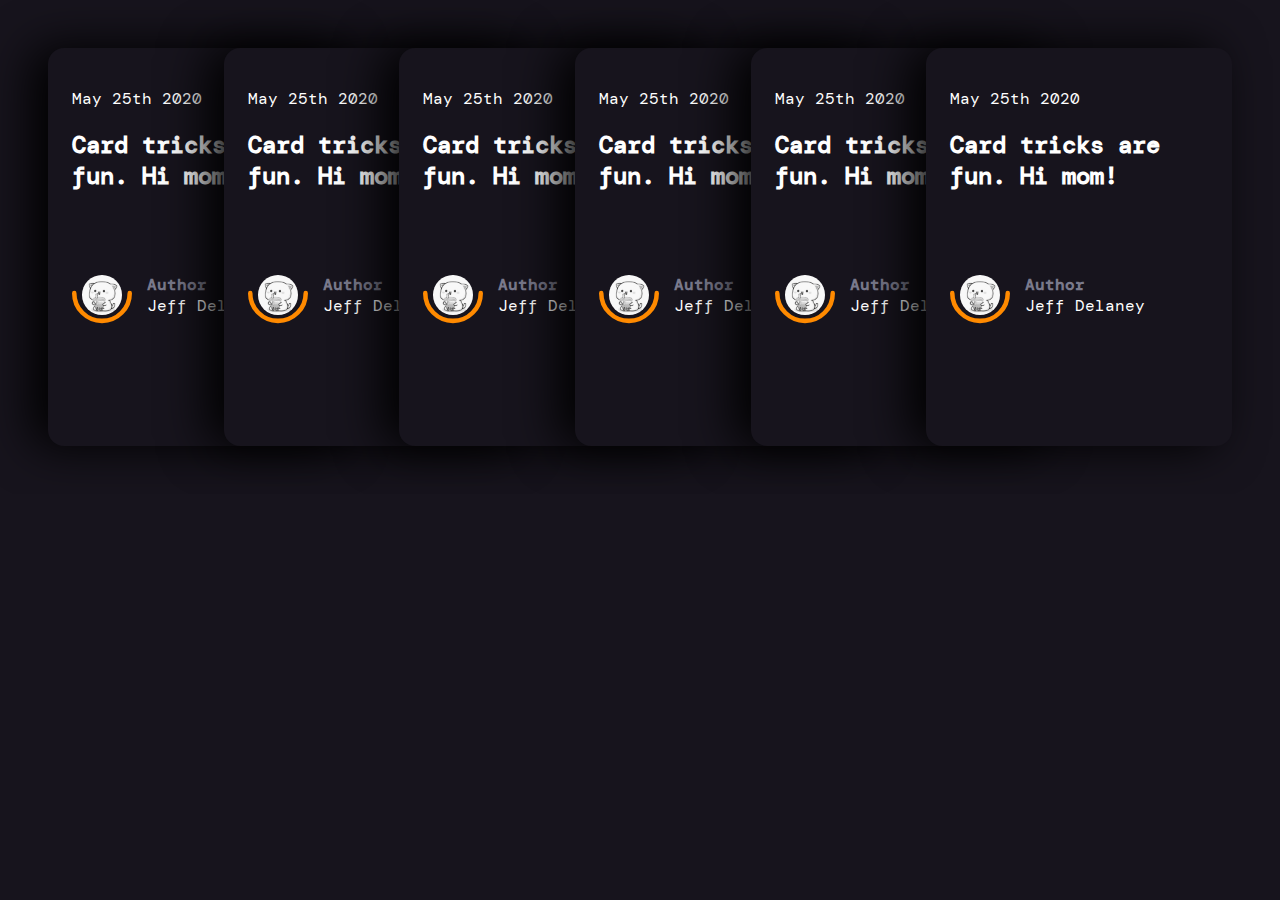
==== tricks/card/index.html @ c8ac910e "Tricks Card CSS" ====
<!DOCTYPE html>
<html lang="en">
<head>
  <meta charset="UTF-8">
  <meta name="viewport" content="width=device-width, initial-scale=1.0">
  <title>Document</title>
  <link rel="stylesheet" href="card.css">
</head>
<body>
  <div class="card-list">
    <div class="card">
      <div class="card-header">
        <p>May 25th 2020</p>
        <h2>Card tricks are fun. Hi mom!</h2>
      </div>

      <div class="card-author">
        <a class="author-avatar" href="#">
          <img src="avatar.jpg" alt="">
        </a>
        <svg class="half-circle" viewBox="0 0 106 57">
          <path d="M102 4c0 27.1-21.9 49-49 49S4 31.1 4 4"></path>
        </svg>
        <div class="author-name">
          <div class="author-name-prefix">Author</div>
          Jeff Delaney
        </div>
      </div>
    </div>  

    <div class="card">
      <div class="card-header">
        <p>May 25th 2020</p>
        <h2>Card tricks are fun. Hi mom!</h2>
      </div>

      <div class="card-author">
        <a class="author-avatar" href="#">
          <img src="avatar.jpg" alt="">
        </a>
        <svg class="half-circle" viewBox="0 0 106 57">
          <path d="M102 4c0 27.1-21.9 49-49 49S4 31.1 4 4"></path>
        </svg>
        <div class="author-name">
          <div class="author-name-prefix">Author</div>
          Jeff Delaney
        </div>
      </div>
    </div>

    <div class="card">
      <div class="card-header">
        <p>May 25th 2020</p>
        <h2>Card tricks are fun. Hi mom!</h2>
      </div>

      <div class="card-author">
        <a class="author-avatar" href="#">
          <img src="avatar.jpg" alt="">
        </a>
        <svg class="half-circle" viewBox="0 0 106 57">
          <path d="M102 4c0 27.1-21.9 49-49 49S4 31.1 4 4"></path>
        </svg>
        <div class="author-name">
          <div class="author-name-prefix">Author</div>
          Jeff Delaney
        </div>
      </div>
    </div>  

    <div class="card">
      <div class="card-header">
        <p>May 25th 2020</p>
        <h2>Card tricks are fun. Hi mom!</h2>
      </div>

      <div class="card-author">
        <a class="author-avatar" href="#">
          <img src="avatar.jpg" alt="">
        </a>
        <svg class="half-circle" viewBox="0 0 106 57">
          <path d="M102 4c0 27.1-21.9 49-49 49S4 31.1 4 4"></path>
        </svg>
        <div class="author-name">
          <div class="author-name-prefix">Author</div>
          Jeff Delaney
        </div>
      </div>
    </div>  

    <div class="card">
      <div class="card-header">
        <p>May 25th 2020</p>
        <h2>Card tricks are fun. Hi mom!</h2>
      </div>

      <div class="card-author">
        <a class="author-avatar" href="#">
          <img src="avatar.jpg" alt="">
        </a>
        <svg class="half-circle" viewBox="0 0 106 57">
          <path d="M102 4c0 27.1-21.9 49-49 49S4 31.1 4 4"></path>
        </svg>
        <div class="author-name">
          <div class="author-name-prefix">Author</div>
          Jeff Delaney
        </div>
      </div>
    </div>  

    <div class="card">
      <div class="card-header">
        <p>May 25th 2020</p>
        <h2>Card tricks are fun. Hi mom!</h2>
      </div>

      <div class="card-author">
        <a class="author-avatar" href="#">
          <img src="avatar.jpg" alt="">
        </a>
        <svg class="half-circle" viewBox="0 0 106 57">
          <path d="M102 4c0 27.1-21.9 49-49 49S4 31.1 4 4"></path>
        </svg>
        <div class="author-name">
          <div class="author-name-prefix">Author</div>
          Jeff Delaney
        </div>
      </div>
    </div>  
  </div>
</body>
</html>
---- tricks/card/card.css ----
@import url('https://fonts.googleapis.com/css2?family=DM+Mono:wght@300;400;500&display=swap');

body {
  padding: 0;
  margin: 0;
  background-color: #17141d;
  color: white;
  font-family: 'DM Mono', monospace;
}

.card-list {
  display: flex;
  padding: 3rem;
  overflow-x: scroll;
}

.card-list::-webkit-scrollbar {
  width: 10px;
  height: 10px;
}

.card-list::-webkit-scrollbar-thumb {
  background-color: #201c29;
  border-radius: 10px;
  box-shadow: inset 2px 2px 2px hsla(0, 0%, 100%, .25);
}

.card-list::-webkit-scrollbar-track {

}

.card {
  display: flex;
  position: relative;
  flex-direction: column;
  height: 350px;
  width: 400px;
  min-width: 250px;
  padding: 1.5rem;

  border-radius: 16px;
  background: #17141d;
  box-shadow: -1rem 0 3rem #000;

  transition: .2s;
}

.card:hover {
  transform: translateY(-1rem);
}

.card:hover~.card {
  transform: translateX(130px);
}

.card:not(:first-child){
  margin-left: -130px;
}

.card-author {
  position: relative;
  display: grid;
  grid-template-columns: 75px 1fr;
  align-items: center;
  margin: 3rem 0 0;
}

.author-avatar img {
  display: block;
  width: 40px;
  height: 40px;
  border-radius: 50%;
  filter: grayscale(100%);
  overflow: hidden;
  margin: 16px 10px;
}

.half-circle {
  position: absolute;
  bottom: 0;
  left: 0;
  width: 60px;
  height: 48px;
  fill: none;
  stroke: #ff8a00;
  stroke-width: 8;
  stroke-linecap: round;
}

.author-name-prefix {
  font-style: normal;
  font-weight: 700;
  color: #7a7a8c;
}

.card-header h2:hover {
  background: linear-gradient(90deg, #ff8a00, #e52e71);
  text-shadow: none;
  background-clip: text;
  -webkit-background-clip: text;
  -webkit-text-fill-color: transparent;
}
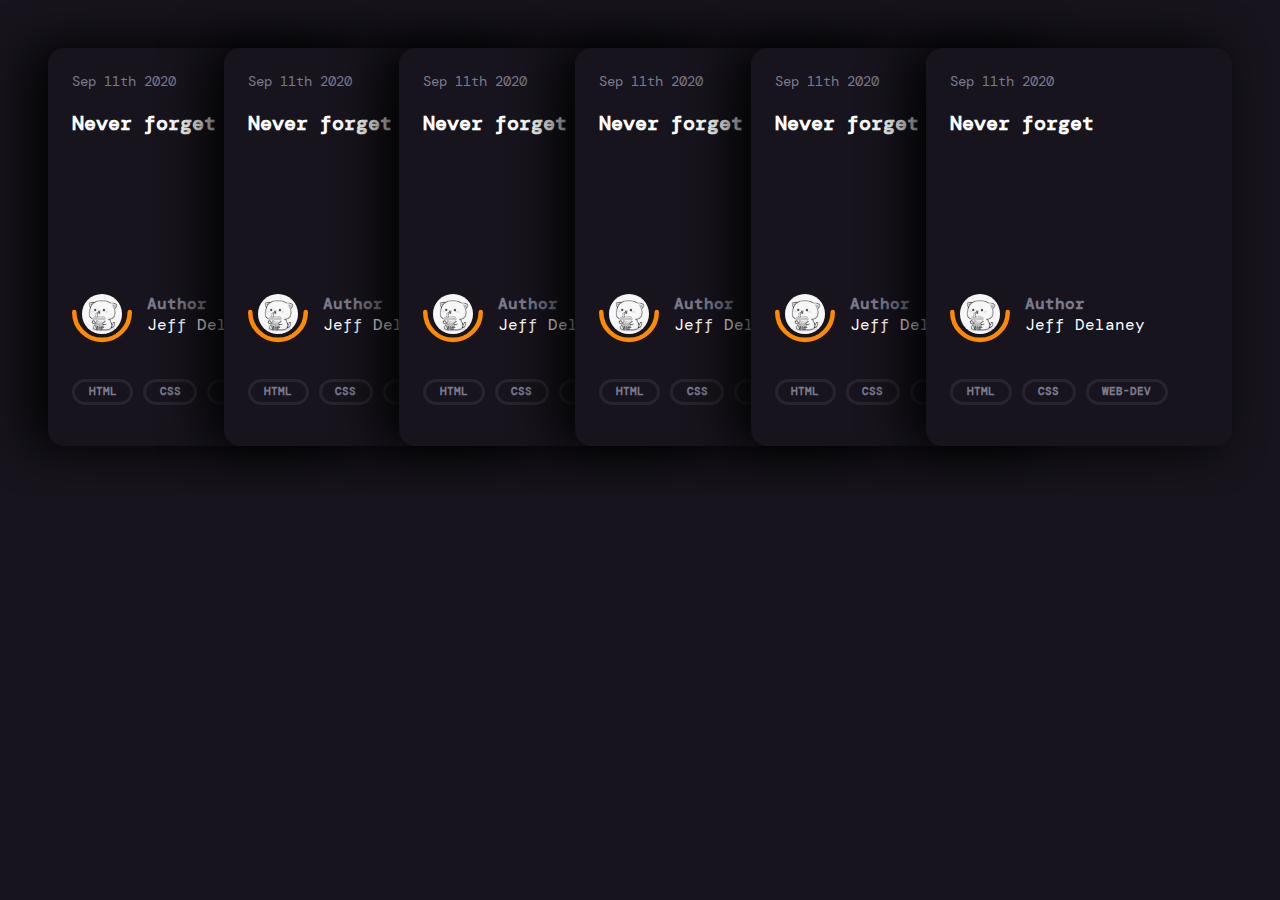
==== commit d14beab2: "add tags" ====
--- a/tricks/card/index.html
+++ b/tricks/card/index.html
@@ -7,126 +7,162 @@
   <link rel="stylesheet" href="card.css">
 </head>
 <body>
-  <div class="card-list">
-    <div class="card">
-      <div class="card-header">
-        <p>May 25th 2020</p>
-        <h2>Card tricks are fun. Hi mom!</h2>
-      </div>
+  <section class="card-list">
+    <article class="card">
+      <header class="card-header">
+        <p>Sep 11th 2020</p>
+        <h2>Never forget</h2>
+      </header>
 
       <div class="card-author">
         <a class="author-avatar" href="#">
-          <img src="avatar.jpg" alt="">
+          <img src="avatar.jpg" />
         </a>
         <svg class="half-circle" viewBox="0 0 106 57">
           <path d="M102 4c0 27.1-21.9 49-49 49S4 31.1 4 4"></path>
         </svg>
+
         <div class="author-name">
           <div class="author-name-prefix">Author</div>
           Jeff Delaney
         </div>
       </div>
-    </div>  
+      <div class="tags">
+        <a href="#">html</a>
+        <a href="#">css</a>
+        <a href="#">web-dev</a>
+      </div>
+    </article>
 
-    <div class="card">
-      <div class="card-header">
-        <p>May 25th 2020</p>
-        <h2>Card tricks are fun. Hi mom!</h2>
-      </div>
+    <article class="card">
+      <header class="card-header">
+        <p>Sep 11th 2020</p>
+        <h2>Never forget</h2>
+      </header>
 
       <div class="card-author">
         <a class="author-avatar" href="#">
-          <img src="avatar.jpg" alt="">
+          <img src="avatar.jpg" />
         </a>
         <svg class="half-circle" viewBox="0 0 106 57">
           <path d="M102 4c0 27.1-21.9 49-49 49S4 31.1 4 4"></path>
         </svg>
+
         <div class="author-name">
           <div class="author-name-prefix">Author</div>
           Jeff Delaney
         </div>
       </div>
-    </div>
+      <div class="tags">
+        <a href="#">html</a>
+        <a href="#">css</a>
+        <a href="#">web-dev</a>
+      </div>
+    </article>
 
-    <div class="card">
-      <div class="card-header">
-        <p>May 25th 2020</p>
-        <h2>Card tricks are fun. Hi mom!</h2>
-      </div>
+    <article class="card">
+      <header class="card-header">
+        <p>Sep 11th 2020</p>
+        <h2>Never forget</h2>
+      </header>
 
       <div class="card-author">
         <a class="author-avatar" href="#">
-          <img src="avatar.jpg" alt="">
+          <img src="avatar.jpg" />
         </a>
         <svg class="half-circle" viewBox="0 0 106 57">
           <path d="M102 4c0 27.1-21.9 49-49 49S4 31.1 4 4"></path>
         </svg>
+
         <div class="author-name">
           <div class="author-name-prefix">Author</div>
           Jeff Delaney
         </div>
       </div>
-    </div>  
+      <div class="tags">
+        <a href="#">html</a>
+        <a href="#">css</a>
+        <a href="#">web-dev</a>
+      </div>
+    </article>
 
-    <div class="card">
-      <div class="card-header">
-        <p>May 25th 2020</p>
-        <h2>Card tricks are fun. Hi mom!</h2>
-      </div>
+    <article class="card">
+      <header class="card-header">
+        <p>Sep 11th 2020</p>
+        <h2>Never forget</h2>
+      </header>
 
       <div class="card-author">
         <a class="author-avatar" href="#">
-          <img src="avatar.jpg" alt="">
+          <img src="avatar.jpg" />
         </a>
         <svg class="half-circle" viewBox="0 0 106 57">
           <path d="M102 4c0 27.1-21.9 49-49 49S4 31.1 4 4"></path>
         </svg>
+
         <div class="author-name">
           <div class="author-name-prefix">Author</div>
           Jeff Delaney
         </div>
       </div>
-    </div>  
+      <div class="tags">
+        <a href="#">html</a>
+        <a href="#">css</a>
+        <a href="#">web-dev</a>
+      </div>
+    </article>
 
-    <div class="card">
-      <div class="card-header">
-        <p>May 25th 2020</p>
-        <h2>Card tricks are fun. Hi mom!</h2>
-      </div>
+    <article class="card">
+      <header class="card-header">
+        <p>Sep 11th 2020</p>
+        <h2>Never forget</h2>
+      </header>
 
       <div class="card-author">
         <a class="author-avatar" href="#">
-          <img src="avatar.jpg" alt="">
+          <img src="avatar.jpg" />
         </a>
         <svg class="half-circle" viewBox="0 0 106 57">
           <path d="M102 4c0 27.1-21.9 49-49 49S4 31.1 4 4"></path>
         </svg>
+
         <div class="author-name">
           <div class="author-name-prefix">Author</div>
           Jeff Delaney
         </div>
       </div>
-    </div>  
+      <div class="tags">
+        <a href="#">html</a>
+        <a href="#">css</a>
+        <a href="#">web-dev</a>
+      </div>
+    </article>
 
-    <div class="card">
-      <div class="card-header">
-        <p>May 25th 2020</p>
-        <h2>Card tricks are fun. Hi mom!</h2>
-      </div>
+    <article class="card">
+      <header class="card-header">
+        <p>Sep 11th 2020</p>
+        <h2>Never forget</h2>
+      </header>
 
       <div class="card-author">
         <a class="author-avatar" href="#">
-          <img src="avatar.jpg" alt="">
+          <img src="avatar.jpg" />
         </a>
         <svg class="half-circle" viewBox="0 0 106 57">
           <path d="M102 4c0 27.1-21.9 49-49 49S4 31.1 4 4"></path>
         </svg>
+
         <div class="author-name">
           <div class="author-name-prefix">Author</div>
           Jeff Delaney
         </div>
       </div>
-    </div>  
-  </div>
+      <div class="tags">
+        <a href="#">html</a>
+        <a href="#">css</a>
+        <a href="#">web-dev</a>
+      </div>
+    </article>
+  </section>
 </body>
 </html>--- a/tricks/card/card.css
+++ b/tricks/card/card.css
@@ -6,6 +6,10 @@
   background-color: #17141d;
   color: white;
   font-family: 'DM Mono', monospace;
+}
+
+a {
+  text-decoration: none;
 }
 
 .card-list {
@@ -20,59 +24,109 @@
 }
 
 .card-list::-webkit-scrollbar-thumb {
-  background-color: #201c29;
+  background: #201c29;
   border-radius: 10px;
-  box-shadow: inset 2px 2px 2px hsla(0, 0%, 100%, .25);
+  box-shadow: inset 2px 2px 2px hsla(0, 0%, 100%, .25), inset -2px -2px 2px rgba(0, 0, 0, .25);
 }
 
 .card-list::-webkit-scrollbar-track {
-
+  background: linear-gradient(90deg, #201c29, #201c29 1px, #17141d 0, #17141d);
 }
 
+
 .card {
-  display: flex;
-  position: relative;
-  flex-direction: column;
   height: 350px;
   width: 400px;
   min-width: 250px;
   padding: 1.5rem;
-
   border-radius: 16px;
   background: #17141d;
   box-shadow: -1rem 0 3rem #000;
+  display: flex;
+  flex-direction: column;
+  transition: .2s;
+  margin: 0;
+  scroll-snap-align: start;
+  clear: both;
+  position: relative;
+}
 
-  transition: .2s;
+.card:focus-within~.card,
+.card:hover~.card {
+  transform: translateX(130px);
 }
 
 .card:hover {
   transform: translateY(-1rem);
 }
 
-.card:hover~.card {
-  transform: translateX(130px);
-}
-
-.card:not(:first-child){
+.card:not(:first-child) {
   margin-left: -130px;
 }
 
+
+.card-header {
+  margin-bottom: auto;
+}
+
+.card-header p {
+  font-size: 14px;
+  margin: 0 0 1rem;
+  color: #7a7a8c;
+}
+
+.card-header h2 {
+  font-size: 20px;
+  margin: .25rem 0 auto;
+  text-decoration: none;
+  color: inherit;
+  border: 0;
+  display: inline-block;
+  cursor: pointer;
+}
+
+.card-header h2:hover {
+  background: linear-gradient(90deg, #ff8a00, #e52e71);
+  text-shadow: none;
+  -webkit-text-fill-color: transparent;
+  -webkit-background-clip: text;
+  background-clip: text;
+}
+
 .card-author {
-  position: relative;
+  margin: 3rem 0 0;
   display: grid;
   grid-template-columns: 75px 1fr;
   align-items: center;
-  margin: 3rem 0 0;
+  position: relative;
+}
+
+.author-avatar {
+  grid-area: auto;
+  align-self: start;
+  position: relative;
+  box-sizing: border-box;
 }
 
 .author-avatar img {
-  display: block;
   width: 40px;
   height: 40px;
   border-radius: 50%;
   filter: grayscale(100%);
+  display: block;
   overflow: hidden;
   margin: 16px 10px;
+}
+
+.author-name {
+  grid-area: auto;
+  box-sizing: border-box;
+}
+
+.author-name-prefix {
+  font-style: normal;
+  font-weight: 700;
+  color: #7a7a8c;
 }
 
 .half-circle {
@@ -85,18 +139,35 @@
   stroke: #ff8a00;
   stroke-width: 8;
   stroke-linecap: round;
+  pointer-events: none;
 }
 
-.author-name-prefix {
+.tags {
+  margin: 1rem 0 2rem;
+  padding: .5rem 0 1rem;
+  line-height: 2;
+  margin-bottom: 0;
+}
+
+.tags a {
   font-style: normal;
   font-weight: 700;
+  font-size: .5rem;
   color: #7a7a8c;
+  text-transform: uppercase;
+  font-size: .66rem;
+  border: 3px solid #28242f;
+  border-radius: 2rem;
+  padding: .2rem .85rem .25rem;
+  position: relative;
 }
 
-.card-header h2:hover {
+.tags a:hover {
   background: linear-gradient(90deg, #ff8a00, #e52e71);
   text-shadow: none;
+  -webkit-text-fill-color: transparent;
+  -webkit-background-clip: text;
+  -webkit-box-decoration-break: clone;
   background-clip: text;
-  -webkit-background-clip: text;
-  -webkit-text-fill-color: transparent;
+  border-color: white;
 }